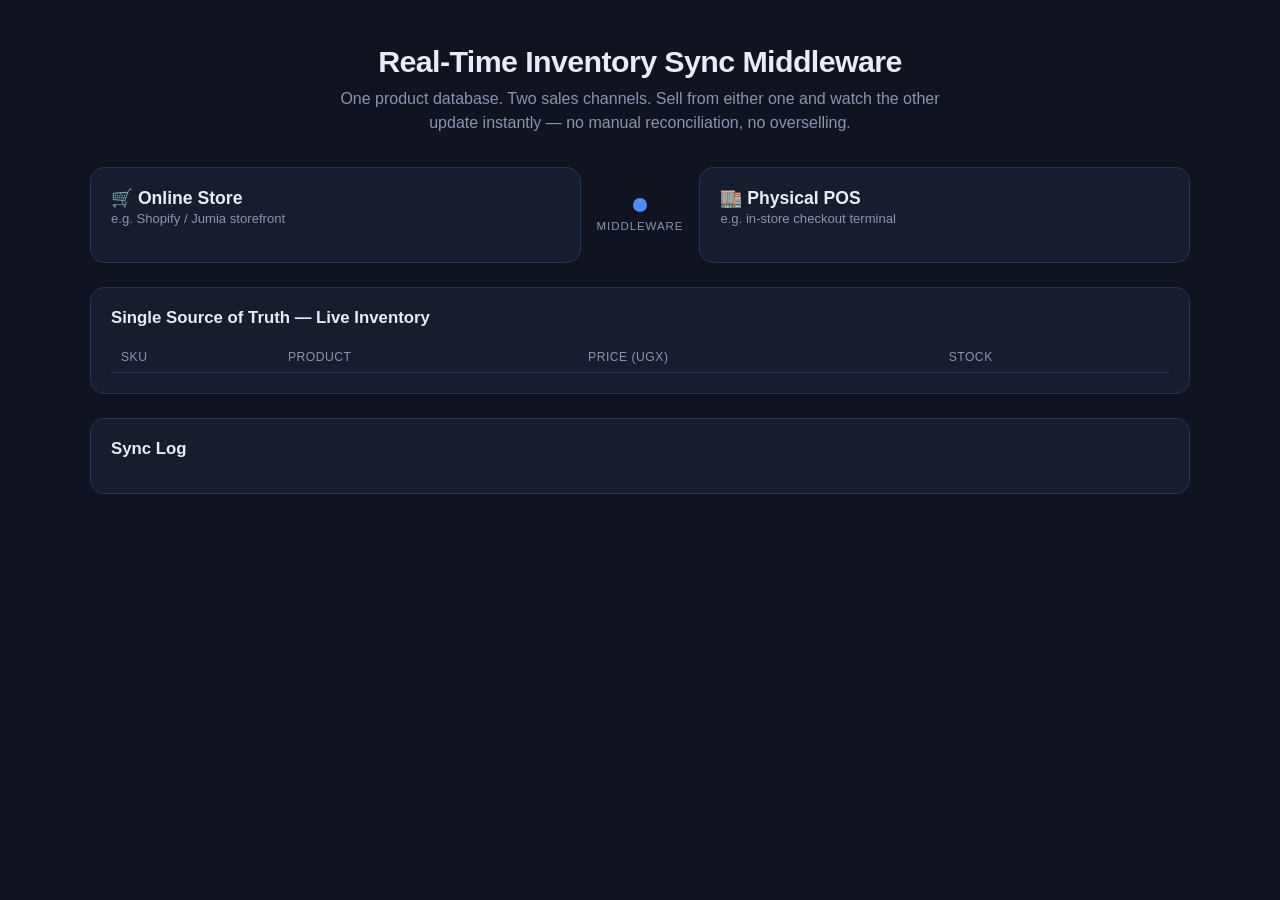
==== src/main/resources/static/index.html @ a16871f2 "Real-time multi-channel inventory sync middleware demo Spring Boot service demonstrating single-sour" ====
<!DOCTYPE html>
<html lang="en">
<head>
<meta charset="UTF-8">
<meta name="viewport" content="width=device-width, initial-scale=1.0">
<title>Live Inventory Sync — Multi-Channel Middleware Demo</title>
<link rel="stylesheet" href="css/style.css">
</head>
<body>
<header>
    <h1>Real-Time Inventory Sync Middleware</h1>
    <p class="subtitle">
        One product database. Two sales channels. Sell from either one and watch the other update instantly —
        no manual reconciliation, no overselling.
    </p>
</header>

<main>
    <section class="channels">
        <div class="channel-card" id="channel-online">
            <h2>🛒 Online Store</h2>
            <p class="channel-desc">e.g. Shopify / Jumia storefront</p>
            <div class="product-list" data-channel="ONLINE_STORE"></div>
        </div>

        <div class="sync-arrow" aria-hidden="true">
            <div class="pulse"></div>
            <span>middleware</span>
        </div>

        <div class="channel-card" id="channel-pos">
            <h2>🏬 Physical POS</h2>
            <p class="channel-desc">e.g. in-store checkout terminal</p>
            <div class="product-list" data-channel="PHYSICAL_POS"></div>
        </div>
    </section>

    <section class="inventory-panel">
        <h2>Single Source of Truth — Live Inventory</h2>
        <table id="inventory-table">
            <thead>
                <tr><th>SKU</th><th>Product</th><th>Price (UGX)</th><th>Stock</th></tr>
            </thead>
            <tbody></tbody>
        </table>
    </section>

    <section class="log-panel">
        <h2>Sync Log</h2>
        <div id="sync-log"></div>
    </section>
</main>

<script src="js/app.js"></script>
</body>
</html>
---- src/main/resources/static/css/style.css ----
:root {
    --bg: #0f1420;
    --panel: #161d2e;
    --panel-2: #1c2438;
    --border: #2a3452;
    --text: #e7ecf7;
    --muted: #8a94ab;
    --accent: #4f8cff;
    --green: #35d68a;
    --red: #ff5d6c;
    --amber: #f5b942;
}

* { box-sizing: border-box; }

body {
    margin: 0;
    font-family: -apple-system, BlinkMacSystemFont, "Segoe UI", Roboto, sans-serif;
    background: var(--bg);
    color: var(--text);
    padding: 24px 32px 64px;
}

header {
    max-width: 1100px;
    margin: 0 auto 32px;
    text-align: center;
}

h1 {
    font-size: 1.9rem;
    margin-bottom: 8px;
    letter-spacing: -0.02em;
}

.subtitle {
    color: var(--muted);
    max-width: 640px;
    margin: 0 auto;
    line-height: 1.5;
}

main {
    max-width: 1100px;
    margin: 0 auto;
    display: flex;
    flex-direction: column;
    gap: 24px;
}

.channels {
    display: grid;
    grid-template-columns: 1fr auto 1fr;
    gap: 16px;
    align-items: stretch;
}

.channel-card {
    background: var(--panel);
    border: 1px solid var(--border);
    border-radius: 14px;
    padding: 20px;
}

.channel-card h2 {
    margin: 0 0 2px;
    font-size: 1.1rem;
}

.channel-desc {
    color: var(--muted);
    font-size: 0.82rem;
    margin: 0 0 16px;
}

.sync-arrow {
    display: flex;
    flex-direction: column;
    align-items: center;
    justify-content: center;
    gap: 8px;
    color: var(--muted);
    font-size: 0.72rem;
    text-transform: uppercase;
    letter-spacing: 0.08em;
    min-width: 56px;
}

.pulse {
    width: 14px;
    height: 14px;
    border-radius: 50%;
    background: var(--accent);
    box-shadow: 0 0 0 0 rgba(79, 140, 255, 0.6);
    animation: pulse 1.8s infinite;
}

@keyframes pulse {
    0% { box-shadow: 0 0 0 0 rgba(79, 140, 255, 0.55); }
    70% { box-shadow: 0 0 0 12px rgba(79, 140, 255, 0); }
    100% { box-shadow: 0 0 0 0 rgba(79, 140, 255, 0); }
}

.product-row {
    display: flex;
    align-items: center;
    justify-content: space-between;
    padding: 10px 0;
    border-bottom: 1px solid var(--border);
    gap: 8px;
}

.product-row:last-child { border-bottom: none; }

.product-name {
    font-size: 0.88rem;
}

.product-stock {
    color: var(--muted);
    font-size: 0.76rem;
}

.sell-buttons button {
    background: var(--panel-2);
    border: 1px solid var(--border);
    color: var(--text);
    border-radius: 8px;
    padding: 6px 10px;
    font-size: 0.78rem;
    cursor: pointer;
    margin-left: 6px;
    transition: background 0.15s, transform 0.1s;
}

.sell-buttons button:hover { background: var(--accent); border-color: var(--accent); }
.sell-buttons button:active { transform: scale(0.96); }

.inventory-panel, .log-panel {
    background: var(--panel);
    border: 1px solid var(--border);
    border-radius: 14px;
    padding: 20px;
}

.inventory-panel h2, .log-panel h2 {
    margin: 0 0 14px;
    font-size: 1.05rem;
}

table {
    width: 100%;
    border-collapse: collapse;
    font-size: 0.86rem;
}

th, td {
    text-align: left;
    padding: 8px 10px;
    border-bottom: 1px solid var(--border);
}

th { color: var(--muted); font-weight: 500; font-size: 0.76rem; text-transform: uppercase; letter-spacing: 0.04em; }

td.stock-low { color: var(--amber); font-weight: 600; }
td.stock-out { color: var(--red); font-weight: 600; }

.flash {
    animation: flash 0.9s ease;
}

@keyframes flash {
    0% { background: rgba(79, 140, 255, 0.35); }
    100% { background: transparent; }
}

#sync-log {
    display: flex;
    flex-direction: column-reverse;
    gap: 6px;
    max-height: 260px;
    overflow-y: auto;
    font-size: 0.82rem;
    font-family: ui-monospace, SFMono-Regular, Menlo, monospace;
}

.log-entry {
    padding: 8px 10px;
    border-radius: 8px;
    background: var(--panel-2);
    border-left: 3px solid var(--green);
}

.log-entry.rejected { border-left-color: var(--red); color: #ffb3ba; }

.log-time { color: var(--muted); margin-right: 8px; }
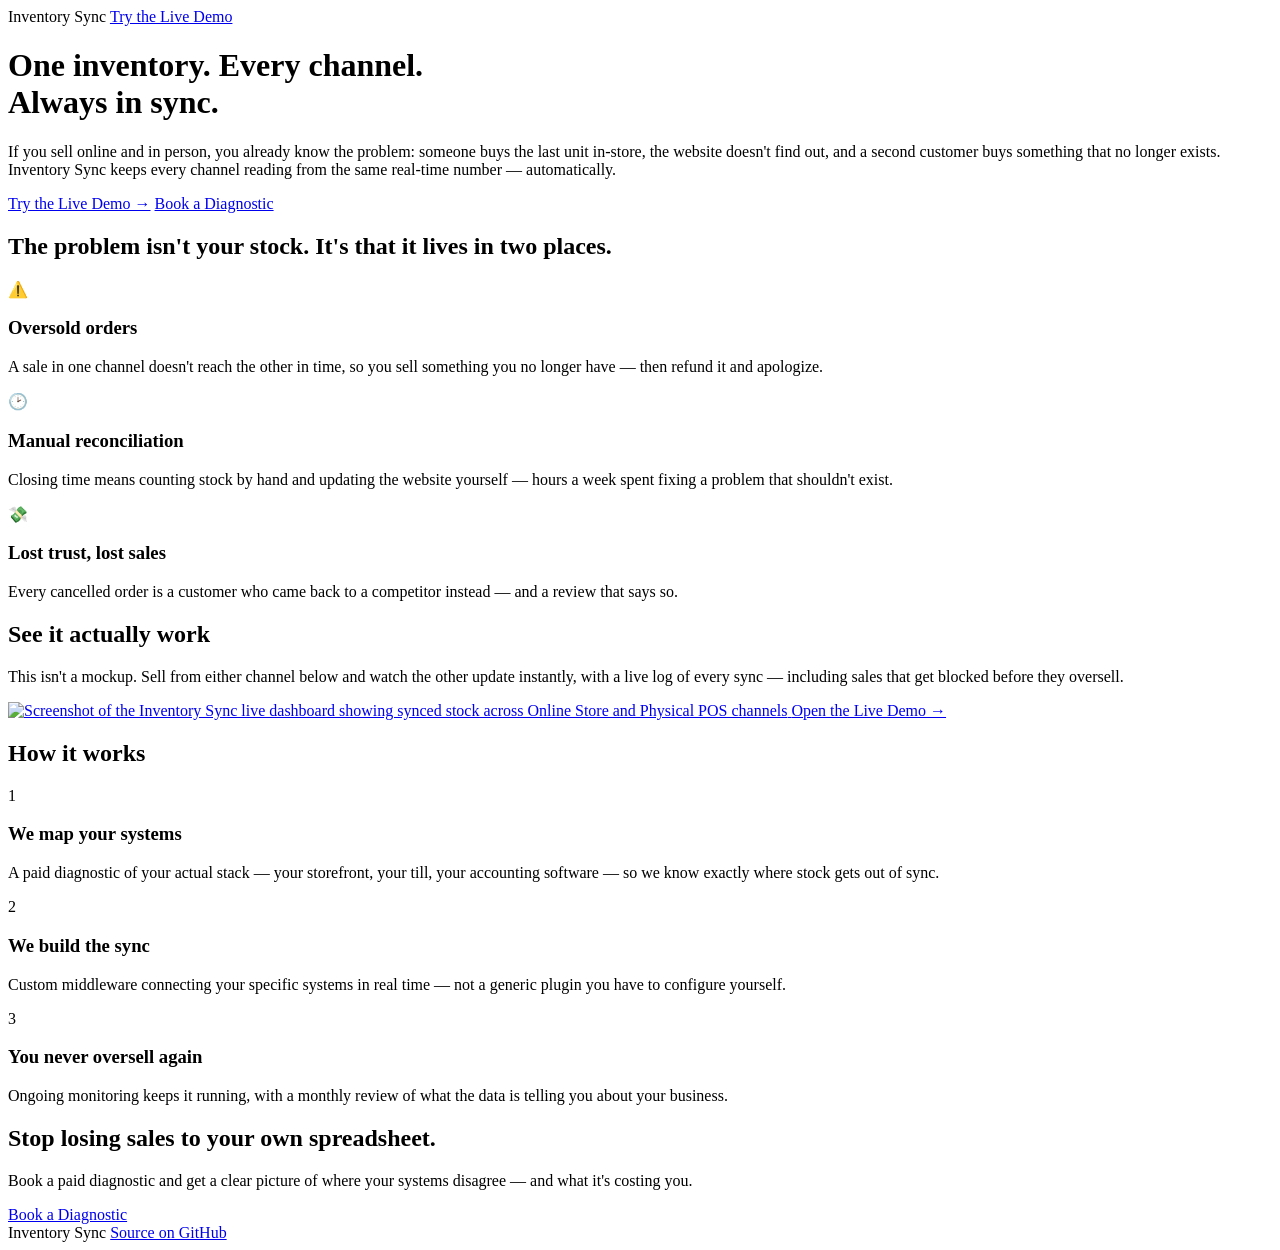
==== commit d99d7191: "Add marketing landing page, rename product to Inventory Sync Landing page now lives at / with proble" ====
--- a/src/main/resources/static/index.html
+++ b/src/main/resources/static/index.html
@@ -3,54 +3,105 @@
 <head>
 <meta charset="UTF-8">
 <meta name="viewport" content="width=device-width, initial-scale=1.0">
-<title>Live Inventory Sync — Multi-Channel Middleware Demo</title>
-<link rel="stylesheet" href="css/style.css">
+<title>Inventory Sync — Stop Overselling Across Channels</title>
+<meta name="description" content="Inventory Sync keeps your online store and physical till reading from one real-time stock number, so you never sell the same item twice.">
+<link rel="stylesheet" href="/css/landing.css">
 </head>
 <body>
-<header>
-    <h1>Real-Time Inventory Sync Middleware</h1>
-    <p class="subtitle">
-        One product database. Two sales channels. Sell from either one and watch the other update instantly —
-        no manual reconciliation, no overselling.
+
+<nav>
+    <span class="wordmark">Inventory Sync</span>
+    <a class="nav-cta" href="/demo">Try the Live Demo</a>
+</nav>
+
+<header class="hero">
+    <h1>One inventory. Every channel.<br>Always in sync.</h1>
+    <p class="hero-sub">
+        If you sell online and in person, you already know the problem: someone buys the last
+        unit in-store, the website doesn't find out, and a second customer buys something that
+        no longer exists. Inventory Sync keeps every channel reading from the same real-time
+        number — automatically.
     </p>
+    <div class="hero-ctas">
+        <a class="btn btn-primary" href="/demo">Try the Live Demo →</a>
+        <a class="btn btn-secondary" href="mailto:edwinkomagum@gmail.com?subject=Inventory%20Sync%20-%20Diagnostic%20Call">Book a Diagnostic</a>
+    </div>
 </header>
 
 <main>
-    <section class="channels">
-        <div class="channel-card" id="channel-online">
-            <h2>🛒 Online Store</h2>
-            <p class="channel-desc">e.g. Shopify / Jumia storefront</p>
-            <div class="product-list" data-channel="ONLINE_STORE"></div>
-        </div>
-
-        <div class="sync-arrow" aria-hidden="true">
-            <div class="pulse"></div>
-            <span>middleware</span>
-        </div>
-
-        <div class="channel-card" id="channel-pos">
-            <h2>🏬 Physical POS</h2>
-            <p class="channel-desc">e.g. in-store checkout terminal</p>
-            <div class="product-list" data-channel="PHYSICAL_POS"></div>
+    <section class="problems">
+        <h2>The problem isn't your stock. It's that it lives in two places.</h2>
+        <div class="problem-grid">
+            <div class="problem-card">
+                <div class="problem-icon">⚠️</div>
+                <h3>Oversold orders</h3>
+                <p>A sale in one channel doesn't reach the other in time, so you sell something
+                you no longer have — then refund it and apologize.</p>
+            </div>
+            <div class="problem-card">
+                <div class="problem-icon">🕑</div>
+                <h3>Manual reconciliation</h3>
+                <p>Closing time means counting stock by hand and updating the website yourself
+                — hours a week spent fixing a problem that shouldn't exist.</p>
+            </div>
+            <div class="problem-card">
+                <div class="problem-icon">💸</div>
+                <h3>Lost trust, lost sales</h3>
+                <p>Every cancelled order is a customer who came back to a competitor instead —
+                and a review that says so.</p>
+            </div>
         </div>
     </section>
 
-    <section class="inventory-panel">
-        <h2>Single Source of Truth — Live Inventory</h2>
-        <table id="inventory-table">
-            <thead>
-                <tr><th>SKU</th><th>Product</th><th>Price (UGX)</th><th>Stock</th></tr>
-            </thead>
-            <tbody></tbody>
-        </table>
+    <section class="proof">
+        <h2>See it actually work</h2>
+        <p class="proof-sub">
+            This isn't a mockup. Sell from either channel below and watch the other update
+            instantly, with a live log of every sync — including sales that get blocked before
+            they oversell.
+        </p>
+        <a href="/demo" class="proof-shot-link">
+            <img src="/img/demo-screenshot.png" alt="Screenshot of the Inventory Sync live dashboard showing synced stock across Online Store and Physical POS channels" class="proof-shot">
+        </a>
+        <a class="btn btn-primary" href="/demo">Open the Live Demo →</a>
     </section>
 
-    <section class="log-panel">
-        <h2>Sync Log</h2>
-        <div id="sync-log"></div>
+    <section class="process">
+        <h2>How it works</h2>
+        <div class="process-steps">
+            <div class="process-step">
+                <div class="step-number">1</div>
+                <h3>We map your systems</h3>
+                <p>A paid diagnostic of your actual stack — your storefront, your till, your
+                accounting software — so we know exactly where stock gets out of sync.</p>
+            </div>
+            <div class="process-step">
+                <div class="step-number">2</div>
+                <h3>We build the sync</h3>
+                <p>Custom middleware connecting your specific systems in real time — not a
+                generic plugin you have to configure yourself.</p>
+            </div>
+            <div class="process-step">
+                <div class="step-number">3</div>
+                <h3>You never oversell again</h3>
+                <p>Ongoing monitoring keeps it running, with a monthly review of what the data
+                is telling you about your business.</p>
+            </div>
+        </div>
+    </section>
+
+    <section class="final-cta">
+        <h2>Stop losing sales to your own spreadsheet.</h2>
+        <p>Book a paid diagnostic and get a clear picture of where your systems disagree —
+        and what it's costing you.</p>
+        <a class="btn btn-primary" href="mailto:edwinkomagum@gmail.com?subject=Inventory%20Sync%20-%20Diagnostic%20Call">Book a Diagnostic</a>
     </section>
 </main>
 
-<script src="js/app.js"></script>
+<footer>
+    <span>Inventory Sync</span>
+    <a href="https://github.com/edwin-ug/inventory-sync-demo" target="_blank" rel="noopener">Source on GitHub</a>
+</footer>
+
 </body>
 </html>
